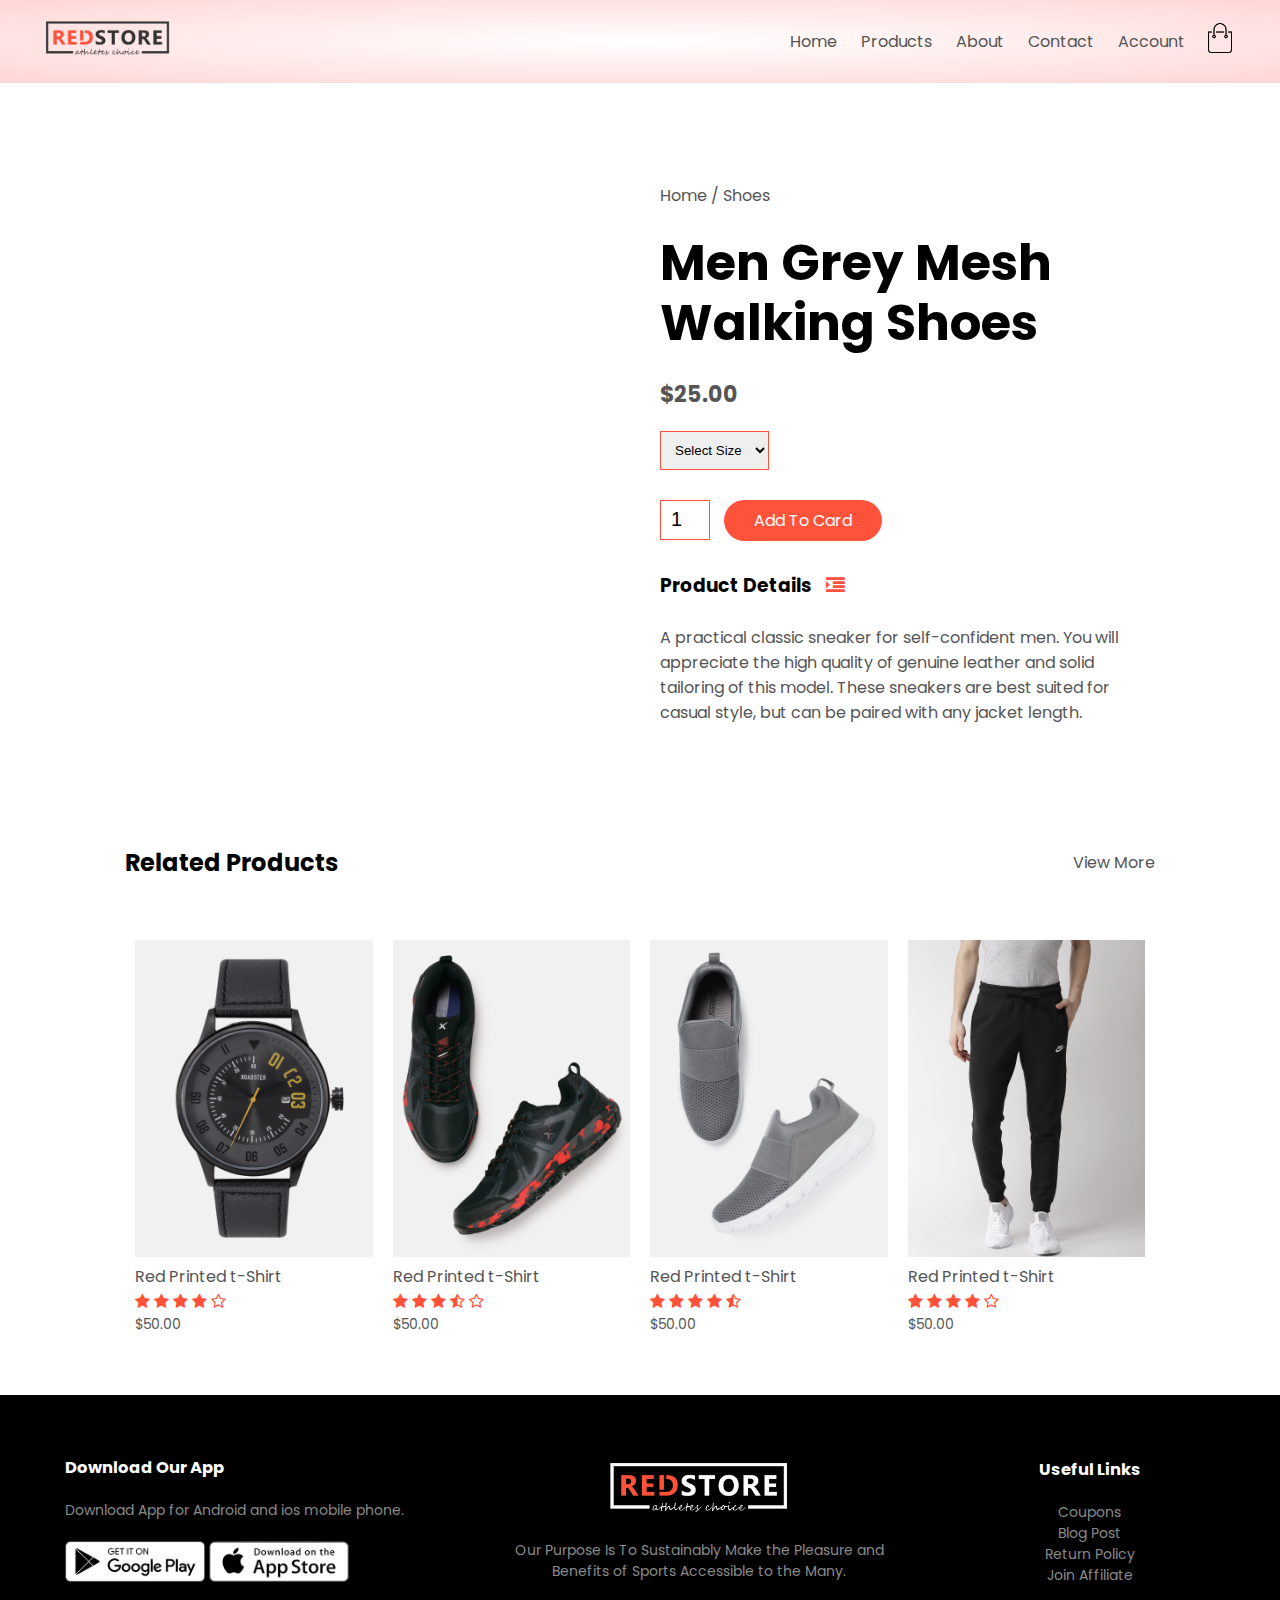
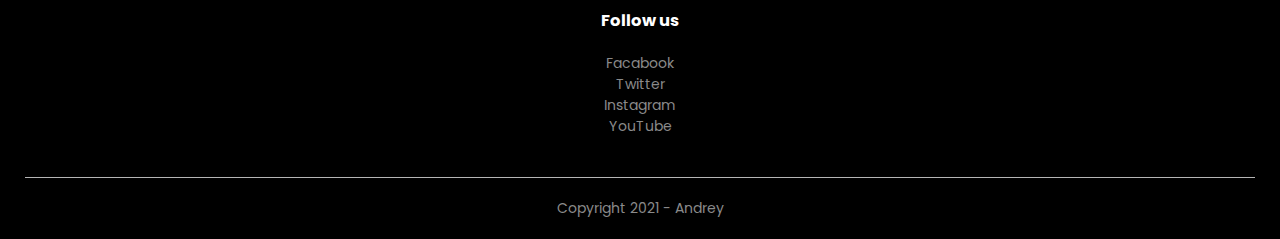
==== products-details-shoe.html @ 9be08d8b "Add files via upload" ====
<!DOCTYPE html>
<html lang="en">
<head>
    <meta charset="UTF-8">
    <meta http-equiv="X-UA-Compatible" content="IE=edge">
    <meta name="viewport" content="width=device-width, initial-scale=1.0">
    <title>RedStore | Ecommerce Website Design</title>
    <link rel="stylesheet" href="style.css">
    <link rel="preconnect" href="https://fonts.gstatic.com">
    <link href="https://fonts.googleapis.com/css2?family=Poppins:wght@200;300;400;500;600;700&display=swap" rel="stylesheet">
    <link rel="stylesheet" href="https://stackpath.bootstrapcdn.com/font-awesome/4.7.0/css/font-awesome.min.css">

</head>
<body>
<div class="header">
    <div class="container">
        <div class="navbar">
            <div class="logo">
                <img src="images/logo.png" alt="" width="125px">
            </div>
            <nav>
                <ul id="MenuItems">
                    <li><a href="index.html">Home</a></li>
                    <li><a href="">Products</a></li>
                    <li><a href="">About</a></li>
                    <li><a href="">Contact</a></li>
                    <li><a href="">Account</a></li>
                </ul>
            </nav>
            <a href="cart.html"><img src="images/cart.png" alt="" width="30px" height="30px"></a>
            <img src="images/menu.png" alt="" class="menu-icon"
             onclick="menutoggele()">
        </div>
    </div>
</div>

<!-------- single product details --------->
   <div class="small-container single-product">
       <div class="row">
           <div class="col-2">
               <img src="images/gallery-7.jpg" alt="" width="100%" id="ProductImg">

               <div class="small-img-row">
                   <div class="small-img-col">
                    <img src="images/gallery-7.jpg" alt="" width="100%" class="small-img">
                   </div>
                   <div class="small-img-col">
                    <img src="images/gallery-8.jpg" alt="" width="100%" class="small-img">
                   </div>
                   <div class="small-img-col">
                    <img src="images/gallery-9.jpg" alt="" width="100%" class="small-img">
                   </div>
                   <div class="small-img-col">
                    <img src="images/gallery-10.jpg" alt="" width="100%" class="small-img">
                   </div>
               </div>
           </div>
           <div class="col-2">
               <p>Home / Shoes</p>
               <h1>Men Grey Mesh Walking Shoes</h1>
               <h4>$25.00</h4>
               <select>
                   <option>Select Size</option>
                   <option>35</option>
                   <option>36</option>
                   <option>37</option>
                   <option>38</option>
                   <option>39</option>
                   <option>40</option>
                   <option>41</option>
                   <option>42</option>
                   <input type="number" value="1">
                   <a href="" class="btn">Add To Card</a>
                   <h3>Product Details <i class="fa fa-indent"></i></h3>
                   <br>
                   <p>A practical classic sneaker for self-confident men. You will appreciate the high quality of genuine leather and solid tailoring of this model.
                      These sneakers are best suited for casual style, but can be paired with any jacket length.
                   </p>
               </select>
           </div>
       </div>
   </div>
 
<!-------- title --------->
   <div class="small-container">
       <div class="row row-2">
           <h2>Related Products</h2>
           <p>View More</p>
       </div>
   </div>



<!-------- products --------->
    <div class="small-container">
        <div class="row">
            <div class="col-4">
                <img src="images/product-9.jpg" alt="">
                <h4>Red Printed t-Shirt</h4>
                <div class="rating">
                    <i class="fa fa-star"></i>
                    <i class="fa fa-star"></i>
                    <i class="fa fa-star"></i>
                    <i class="fa fa-star"></i>
                    <i class="fa fa-star-o"></i>
                </div>
                <p>$50.00</p>
            </div>
            <div class="col-4">
                <img src="images/product-10.jpg" alt="">
                <h4>Red Printed t-Shirt</h4>
                <div class="rating">
                    <i class="fa fa-star"></i>
                    <i class="fa fa-star"></i>
                    <i class="fa fa-star"></i>
                    <i class="fa fa-star-half-o"></i>
                    <i class="fa fa-star-o"></i>
                </div>
                <p>$50.00</p>
            </div>
            <div class="col-4">
                <img src="images/product-11.jpg" alt="">
                <h4>Red Printed t-Shirt</h4>
                <div class="rating">
                    <i class="fa fa-star"></i>
                    <i class="fa fa-star"></i>
                    <i class="fa fa-star"></i>
                    <i class="fa fa-star"></i>
                    <i class="fa fa-star-half-o"></i>
                </div>
                <p>$50.00</p>
            </div>
            <div class="col-4">
                <img src="images/product-12.jpg" alt="">
                <h4>Red Printed t-Shirt</h4>
                <div class="rating">
                    <i class="fa fa-star"></i>
                    <i class="fa fa-star"></i>
                    <i class="fa fa-star"></i>
                    <i class="fa fa-star"></i>
                    <i class="fa fa-star-o"></i>
                </div>
                <p>$50.00</p>
            </div>
        </div>
    </div>

    
<!-------- footer --------->
    <div class="footer">
        <div class="container">
            <div class="row">
                <div class="footer-col-1">
                    <h3>Download Our App</h3>
                    <p>Download App for Android and ios mobile phone.</p>
                    <div class="app-logo">
                       <img src="images/play-store.png" alt="">
                       <img src="images/app-store.png" alt=""> 
                    </div>
                </div>
                <div class="footer-col-2">
                    <img src="images/logo-white.png" alt="">
                    <p>Our Purpose Is To Sustainably Make the Pleasure
                       and Benefits of Sports Accessible to the Many.
                    </p>
                </div>
                <div class="footer-col-3">
                    <h3>Useful Links</h3>
                    <ul>
                        <li>Coupons</li>
                        <li>Blog Post</li>
                        <li>Return Policy</li>
                        <li>Join Affiliate</li>
                    </ul>
                </div>
                <div class="footer-col-4">
                    <h3>Follow us</h3>
                    <ul>
                        <li>Facabook</li>
                        <li>Twitter</li>
                        <li>Instagram</li>
                        <li>YouTube</li>
                    </ul>
                </div>
            </div>
            <hr>
            <p class="copyright">Copyright 2021 - Andrey</p>
        </div>
    </div>
<!-------- js for toggle menu --------->
    <script>
        var MenuItems = document.getElementById("MenuItems");
        MenuItems.style.maxHeight = "0px";
         function menutoggele(){
          if(MenuItems.style.maxHeight == "0px")
             {
                MenuItems.style.maxHeight = "200px";
             }
          else
             {
                MenuItems.style.maxHeight = "0px";
             }
         }
    </script>

<!-------------- js for gallery ------->
    <script>
        var ProductImg = document.getElementById("ProductImg");
        var SmallIng = document.getElementsByClassName("small-img");

         SmallIng[0].onclick = function()
         {
             ProductImg.src = SmallIng[0].src;
         }
         SmallIng[1].onclick = function()
         {
             ProductImg.src = SmallIng[1].src;
         }
         SmallIng[2].onclick = function()
         {
             ProductImg.src = SmallIng[2].src;
         }
         SmallIng[3].onclick = function()
         {
             ProductImg.src = SmallIng[3].src;
         }
    </script>

</body>
</html>
---- style.css ----
*{
    margin: 0;
    padding: 0;
    box-sizing: border-box;
}
body{
    font-family: 'Poppins', sans-serif;
}
.navbar{
    display: flex;
    align-items: center;
    padding: 20px;
}
nav{
    flex: 1;
    text-align: right;
}
nav ul{
    display: inline-block;
    list-style-type: none;
}
nav ul li{
    display: inline-block;
    margin-right: 20px;
}
a{
    text-decoration: none;
    color: #555;
}
p{
    color: #555;
}
.container{
    max-width: 1300px;
    margin: auto;
    padding-left: 25px;
    padding-right: 25px;
}
.row{
    display: flex;
    align-items: center;
    flex-wrap: wrap;
    justify-content: space-around;
}
.col-2{
    flex-basis: 50%;
    min-width: 300px;
}
.col-2 img{
    max-width: 100%;
    padding: 50px 0;
}
.col-2 h1{
    font-size: 50px;
    line-height: 60px;
    margin: 25px 0;
}
.btn{
    display: inline-block;
    background: #ff523b;
    color: #fff;
    padding: 8px 30px;
    margin: 30px 0;
    border-radius: 30px;
    transition: background 0.5s;
}
.btn:hover{
    background: #563434 ;
}
.header{
    background: radial-gradient(#fff,#ffd6d6);
}
.header .row{
    margin-top: 70px;
}
.categories{
    margin: 70px 0;
}
.col-3{
    flex-basis: 30%;
    min-width: 250px;
    margin-bottom: 30px;
}
.col-3 img{
    width: 100%;
}
.small-container{
    max-width: 1080px;
    margin: auto;
    padding-left: 25px;
    padding-right: 25px;
}
.col-4{
    flex-basis: 25%;
    padding: 10px;
    min-width: 200px;
    margin-bottom: 50px;
    transition: transform 0.5s;
}
.col-4 img{
    width: 100%;
}
.title{
    text-align: center;
    margin: 0 auto 80px;
    position: relative;
    line-height: 60px;
    color: #555;
}
.title::after{
    content: "";
    background: #ff523b;
    width: 80px;
    height: 5px;
    border-radius: 5px;
    position: absolute;
    bottom: 0;
    left: 50%;
    transform: translateX(-50%);
}
h4{
    color: #555;
    font-weight: normal;  
}
.col-4 p{
    font-size: 14px;
}
.rating .fa{
    color: #ff523b;
}
.col-4:hover{
    transform: translateY(-15px);
}

/*--------- offer --------*/
.offer{
    background: radial-gradient(#fff,#ffd6d6); 
    margin-top: 80px;
    padding: 30px 0;
}
.col-2 .offer-img{
    padding: 50px;
}
small{
    color: #555;
}

/*--------- testimonial --------*/
.testimonial{
    padding-top: 100px;
}
.testimonial .col-3{
    text-align: center;
    padding: 40px 20px;
    box-shadow: 0 0 20px 0px rgba(0, 0, 0, 0.1);
    cursor: pointer;
    transition: transform 0.5s;
}
.testimonial .col-3 img{
    width: 50px;
    margin-top: 20px;
    border-radius: 50%;
}
.testimonial .col-3:hover{
    transform: translateY(-10px);
}
.fa.fa-quote-left{
    font-size: 34px;
    color: #ff523b;
}
.col-3 p{
    font-size: 12px;
    margin: 12px 0;
    color: #777;
}
.testimonial .col-3 h3{
    font-weight: 600;
    color: #555;
    font-size: 16px;
}

/*--------- brands --------*/
.brands{
    margin: 100px auto;
}
.col-5{
    width: 160px;
}
.col-5 img{
    width: 100%;
    cursor: pointer;
    filter: grayscale(100%);
}
.col-5 img:hover{
    filter: grayscale(0);
}

/*--------- footer --------*/
.footer{
    background: #000;
    color: #8a8a8a;
    font-size: 14px;
    padding: 60px 0 20px;
}
.footer p{
    color: #8a8a8a;
}
.footer h3{
    color: #fff;
    margin-bottom: 20px;
}
.footer-col-1, .footer-col-2, .footer-col-3, .footer-col-4{
 min-width: 250px;
 margin-bottom: 20px;
}
.footer-col-1{
    flex-basis: 30%;
}
.footer-col-2{
    flex-basis: 30%;
    text-align: center;
}
.footer-col-2 img{
    width: 180px;
    margin-bottom: 20px;
}
.footer-col-3, .footer-col-4{
    flex-basis: 12%;
    text-align: center;
}
ul{
    list-style-type: none;
}
.app-logo{
    margin-top: 20px;
}
.app-logo img{
    width: 140px;
}
.footer hr{
    border: none;
    background: #b5b5b5;
    height: 1px;
    margin: 20px 0;
}
.copyright{
    text-align: center;
}

.menu-icon{
    width: 28px;
    margin-left: 20px;
    display: none;
}

/*--------- all products page --------*/
.row-2{
    justify-content: space-between;
    margin: 100px auto 50px;
}
select{
    border: 1px solid #ff523b;
    padding: 5px;
}
select:focus{
    outline: none;
}
.page-btn{
    margin: 0 auto 80px;
}
.page-btn span{
    display: inline-block;
    border: 1px solid #ff523b;
    margin-left: 10px;
    width: 40px;
    height: 40px;
    text-align: center;
    line-height: 40px;
    cursor: pointer;
}
.page-btn span:hover{
    background: #ff523b;
    color: white;
}
.navbar ul li a:hover{
    color:#ff523b;
 
}


/*--------- single-product --------*/
.single-product{
    margin-top: 80px;
}
.single-product .col-2 img{
    padding: 0;
}
.single-product .col-2{
    padding: 20px;
}
.single-product h4{
    margin: 20px 0;
    font-size: 22px;
    font-weight: bold;
}
.single-product select{
    display: block;
    padding: 10px;
    margin-top: 20px;
}
.single-product input{
    width: 50px;
    height: 40px;
    padding-left: 10px;
    font-size: 20px;
    margin-right: 10px;
    border: 1px solid #ff523b;
}
input:focus{
    outline: none;
}
.single-product .fa{
    color: #ff523b;
    margin-left: 10px;
}
.small-img-row{
    display: flex;
    justify-content: space-between;
}
.small-img-col{
    flex-basis: 24%;
    cursor: pointer;
}

/*--------- cart items --------*/
.cart-page{
    margin: 80px auto;
}
table{
    width: 100%;
    border-collapse: collapse;
}
.cart-info{
    display: flex;
    flex-wrap: wrap;
}
th{
    text-align: left;
    padding: 5px;
    color: #fff;
    background: #ff523b;
    font-weight: normal;
}
td{
    padding: 10px 5px;
}
td input{
    width: 40px;
    height: 40px;
    padding: 5px;
}
td a{
    color: #ff523b;
    font-size: 12px;
}
td img{
    width: 80px;
    height: 80px;
    margin-right: 10px;
}
.total-price{
    display: flex;
    justify-content: flex-end;
}
.total-price table{
    border-top: 3px solid #ff523b;
    width: 100%;
    max-width: 400px;
}
td:last-child{
    text-align: right;
}
th:last-child{
    text-align: right;
}

/*--------- account-page --------*/
.account-page{
    padding: 50px 0;
    background: radial-gradient(#fff,#ffd6d6); 
}
.form-container{
    background: #fff;
    width: 300px;
    height: 400px;
    position: relative;
    text-align: center;
    padding: 20px 0;
    margin: auto;
    box-shadow: 0 0 20px 0px rgba(0, 0, 0, 0.1);
}
.form-container span{
    font-weight: bold;
    padding: 0 10px;
    color: #555;
    cursor: pointer;
    width: 100px;
    display: inline-block;
}
.form-btn{
    display: inline-block;
}
.form-container form{
    max-width: 300px;
    padding: 0 20px;
    position: absolute;
    top: 130px;
}
form input{
    width: 100%;
    height: 30px;
    margin: 10px 0;
    padding: 0 10px;
    border: 1px solid #ccc;
}
form .btn{
    width: 100%;
    border: none;
    cursor: pointer;
    margin: 10px 0;
}
form .btn:focus{
    outline: none;
}
#LoginForm{
    left: -300px;
}
#RegForm{
    left: 0;
}
form a{
    font-size: 12px;
}
#Indicator{
    width: 100px;
    border: none;
    background: #ff523b;
    height: 3px;
    margin-top: 8px;
    transform: translateX(100px);
}

/*--------- media query for menu --------*/
@media only screen and (max-width: 800px){
    nav ul{
        position: absolute;
        top: 70px;
        left: 0;
        background: #333;
        width: 100%;
        overflow: hidden;
        transition: max-height 0.5s;
    }
    nav ul li{
        display: block;
        margin-right: 50px;
        margin-top: 10px;
        margin-bottom: 10px;
    }
    nav ul li a{
        color: #fff;
    }
    .menu-icon{
        display: block;
        cursor: pointer;
    }
    col-4{
        border: 1px solid grey;
    }
}


/*--------- media query for less than 600size --------*/
@media only screen and (max-width: 600px){
    .row{
        text-align: center;
    }
    .col-2, .col-3, .col-4{
        flex-basis: 100%;
    }
    .col-4{
        border: 1px solid grey;
    }
    .single-product .row{
        text-align: left;
    }
    .single-product .col-2{
        padding: 20px 0;
    }
    .single-product h1{
        font-size: 26px;
        line-height: 22px;
    }
    .cart-info p{
        display: none;
    }
}
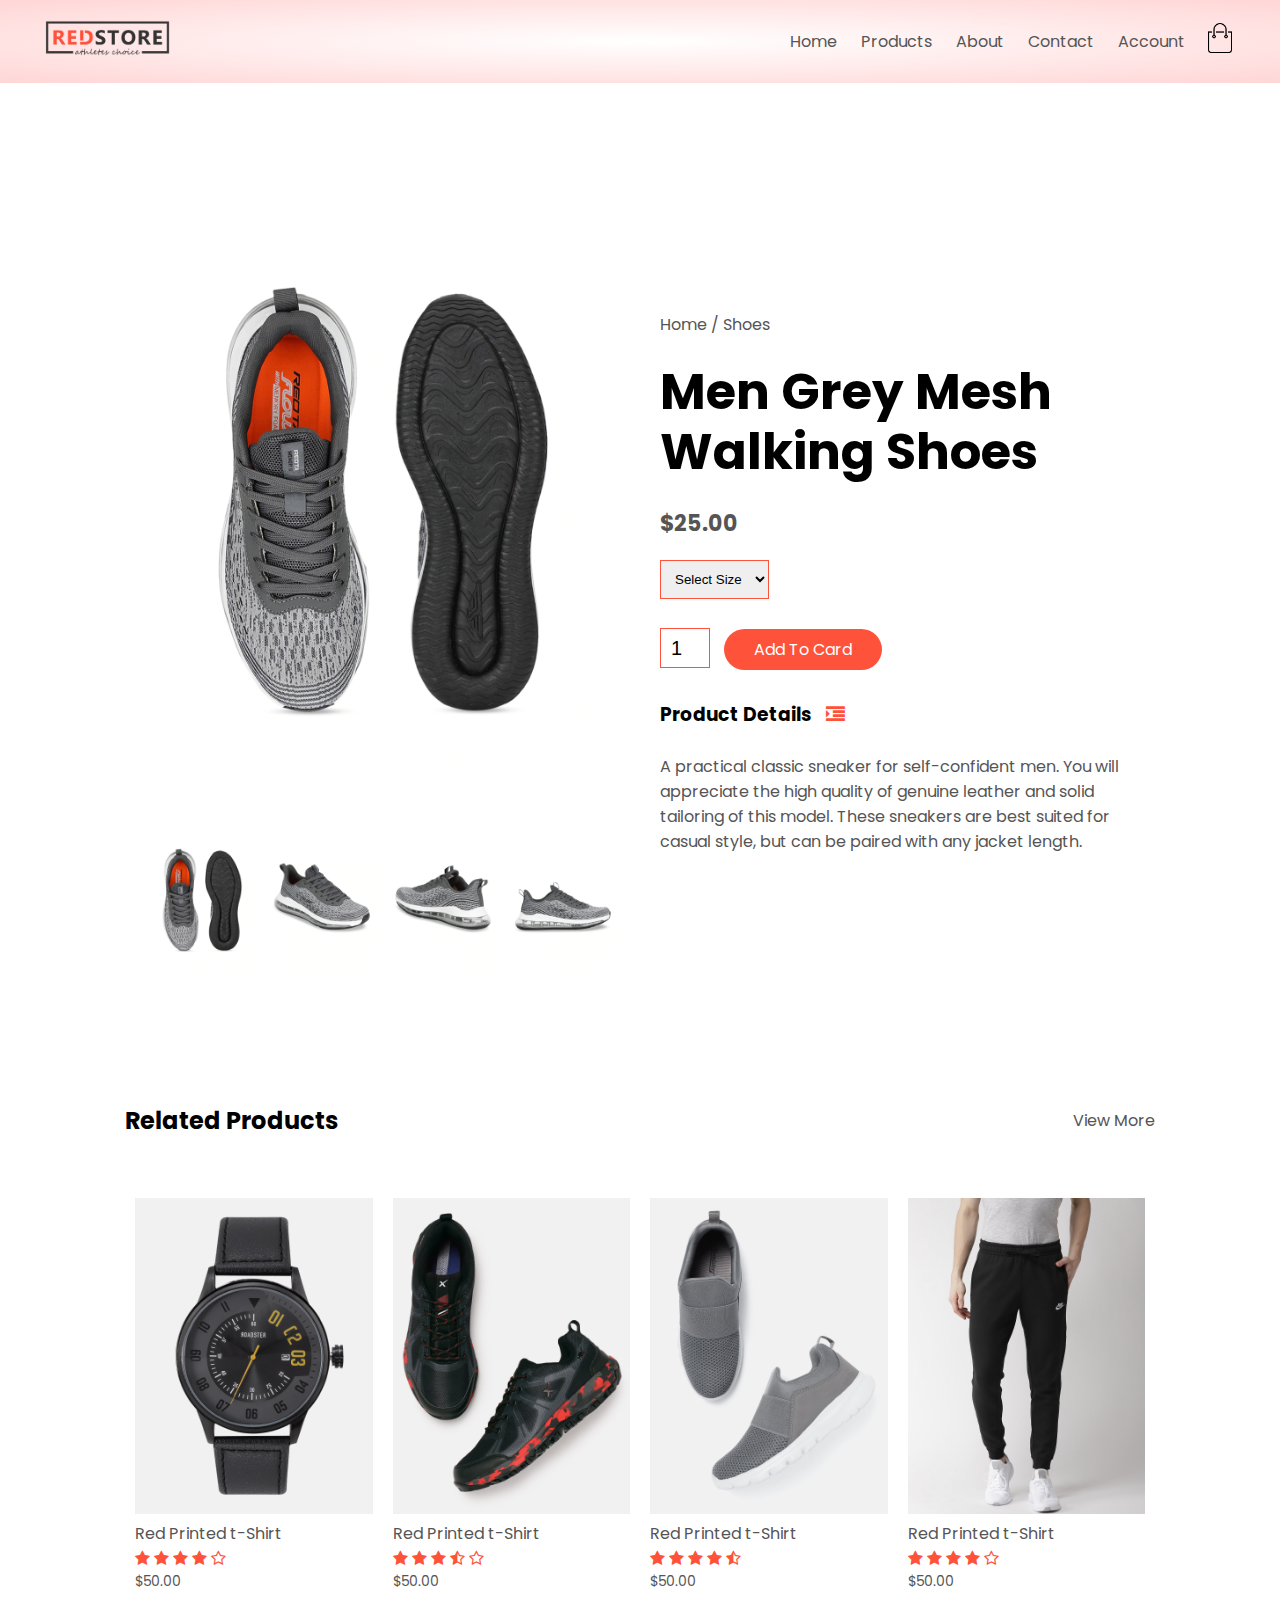
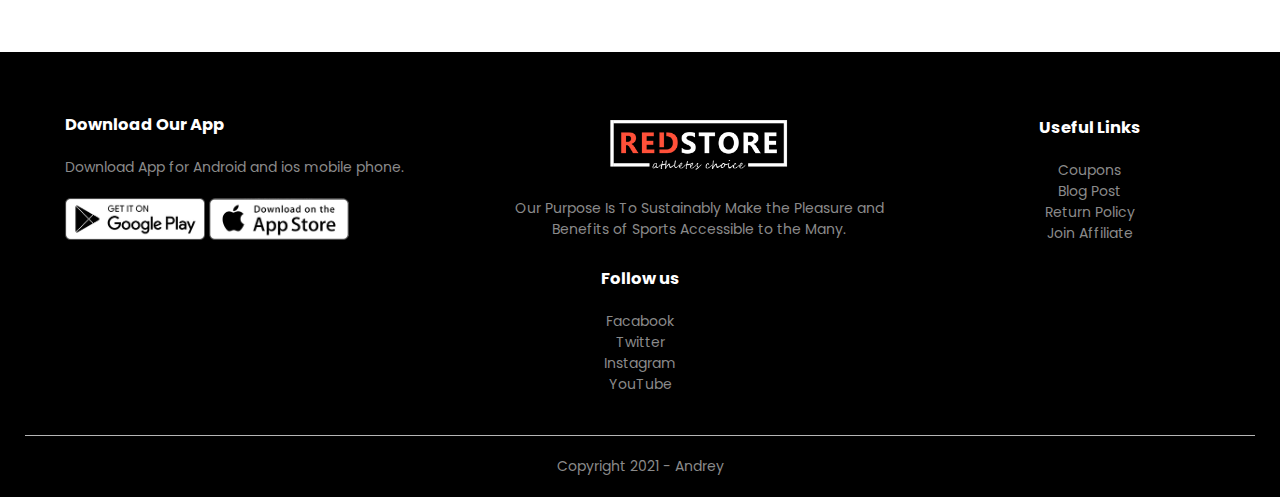
==== commit 06872284: "Add files via upload" ====
--- a/products-details-shoe.html
+++ b/products-details-shoe.html
@@ -16,15 +16,15 @@
     <div class="container">
         <div class="navbar">
             <div class="logo">
-                <img src="images/logo.png" alt="" width="125px">
+                <a href="index.html"><img src="images/logo.png" alt="" width="125px"></a>
             </div>
             <nav>
                 <ul id="MenuItems">
                     <li><a href="index.html">Home</a></li>
-                    <li><a href="">Products</a></li>
+                    <li><a href="products.html">Products</a></li>
                     <li><a href="">About</a></li>
                     <li><a href="">Contact</a></li>
-                    <li><a href="">Account</a></li>
+                    <li><a href="account.html">Account</a></li>
                 </ul>
             </nav>
             <a href="cart.html"><img src="images/cart.png" alt="" width="30px" height="30px"></a>
--- a/style.css
+++ b/style.css
@@ -398,6 +398,7 @@
     padding: 20px 0;
     margin: auto;
     box-shadow: 0 0 20px 0px rgba(0, 0, 0, 0.1);
+    overflow: hidden;
 }
 .form-container span{
     font-weight: bold;
@@ -415,6 +416,7 @@
     padding: 0 20px;
     position: absolute;
     top: 130px;
+    transition: transform 1s;
 }
 form input{
     width: 100%;
@@ -448,6 +450,7 @@
     height: 3px;
     margin-top: 8px;
     transform: translateX(100px);
+    transition: transform 1s;
 }
 
 /*--------- media query for menu --------*/
